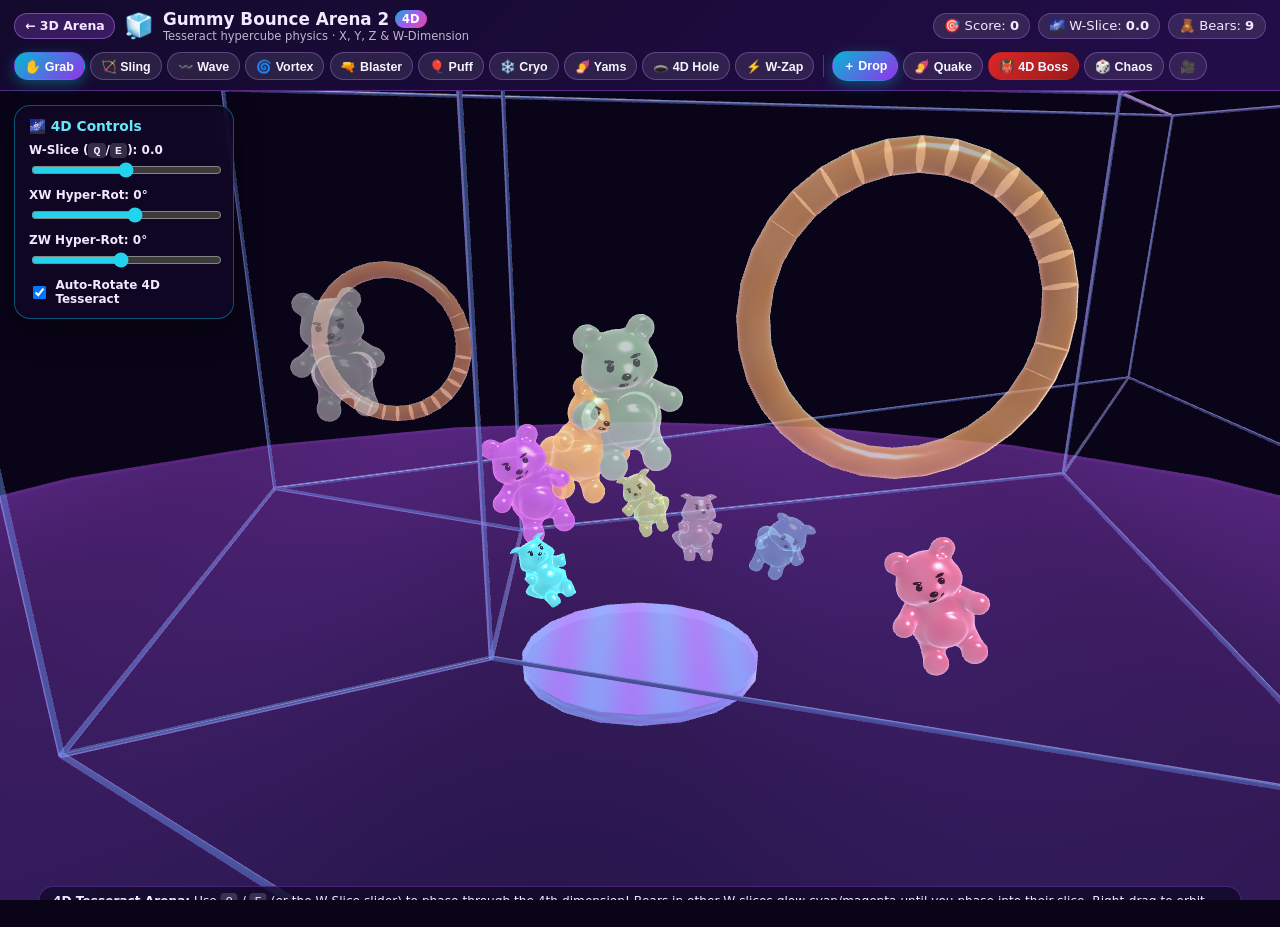
==== arena2/index.html @ ca6141a4 "feat: create Gummy Bounce Arena 2 (4D Tesseract Edition)" ====
<!DOCTYPE html>
<html lang="en">
<head>
  <meta charset="utf-8">
  <meta name="viewport" content="width=device-width, initial-scale=1.0">
  <title>Gummy Bounce Arena 2 (4D) — Hypercube Soft-Body Physics</title>
  <link rel="stylesheet" href="styles.css">
  <script defer src="../audio.js"></script>
  <script defer src="../mesh3d.js"></script>
  <script defer src="arena2-4d.js"></script>
</head>
<body>
  <header class="top-bar">
    <div class="brand">
      <a href="../index.html" class="back-link" title="Back to Gummy Bounce 3D">← 3D Arena</a>
      <span class="brand-icon" aria-hidden="true">🧊</span>
      <div class="brand-text">
        <h1>Gummy Bounce Arena 2 <span class="badge-4d">4D</span></h1>
        <p class="subtitle">Tesseract hypercube physics · X, Y, Z &amp; W-Dimension</p>
      </div>
    </div>

    <div class="hud-stats">
      <span class="stat-pill">🎯 Score: <strong id="score-4d">0</strong></span>
      <span class="stat-pill">🌌 W-Slice: <strong id="w-slice-val">0.0</strong></span>
      <span class="stat-pill">🧸 Bears: <strong id="bears-4d">0</strong></span>
    </div>

    <div class="toolbar" id="toolbar-4d">
      <button type="button" class="tool-btn" data-mode="grab" aria-pressed="true" title="4D Grab & Throw (Key 1)">✋ Grab</button>
      <button type="button" class="tool-btn" data-mode="slingshot" aria-pressed="false" title="4D Slingshot (Key 2)">🏹 Sling</button>
      <button type="button" class="tool-btn" data-mode="wave" aria-pressed="false" title="4D Hypersphere Shockwave (Key 3)">〰️ Wave</button>
      <button type="button" class="tool-btn" data-mode="vortex" aria-pressed="false" title="4D Hyper-Vortex (Key 4)">🌀 Vortex</button>
      <button type="button" class="tool-btn" data-mode="blaster" aria-pressed="false" title="4D Rapid Blaster (Key 5)">🔫 Blaster</button>
      <button type="button" class="tool-btn" data-mode="puff" aria-pressed="false" title="Puff & Pop (Key 6)">🎈 Puff</button>
      <button type="button" class="tool-btn" data-mode="cryo" aria-pressed="false" title="4D Cryo Freeze (Key 7)">❄️ Cryo</button>
      <button type="button" class="tool-btn" data-mode="yams" aria-pressed="false" title="Steady 4D Yams Ray (Key 8)">🍠 Yams</button>
      <button type="button" class="tool-btn" data-mode="blackhole" aria-pressed="false" title="4D Singularity (Key 9)">🕳️ 4D Hole</button>
      <button type="button" class="tool-btn" data-mode="wzap" aria-pressed="false" title="Pull all bears from other W-slices into your 4D slice! (Key 0)">⚡ W-Zap</button>

      <span class="sep"></span>

      <button type="button" id="btn-drop-4d" class="action-btn primary" title="Drop 4D Bear (N)">＋ Drop</button>
      <button type="button" id="btn-quake-4d" class="action-btn" title="4D Yam Quake (Y)">🍠 Quake</button>
      <button type="button" id="btn-boss-4d" class="action-btn danger" title="Toggle 4D Obtuse Titan Boss (B)">👹 4D Boss</button>
      <button type="button" id="btn-chaos-4d" class="action-btn" title="4D Hyper-Chaos">🎲 Chaos</button>
      <button type="button" id="btn-reset-cam-4d" class="icon-btn" title="Reset 4D Camera (R)">🎥</button>
    </div>
  </header>

  <main class="stage-wrap">
    <canvas id="canvas-4d"></canvas>

    <!-- 4D Hyper-Dimension Control Dock -->
    <aside class="w-dock" aria-label="4th Dimension Controls">
      <div class="w-title">🌌 4D Controls</div>
      <label class="w-row">
        <span>W-Slice (<kbd>Q</kbd>/<kbd>E</kbd>): <strong id="w-slider-lbl">0.0</strong></span>
        <input type="range" id="slider-w" min="-50" max="50" value="0">
      </label>
      <label class="w-row">
        <span>XW Hyper-Rot: <strong id="xw-lbl">0°</strong></span>
        <input type="range" id="slider-xw" min="-180" max="180" value="18">
      </label>
      <label class="w-row">
        <span>ZW Hyper-Rot: <strong id="zw-lbl">0°</strong></span>
        <input type="range" id="slider-zw" min="-180" max="180" value="-12">
      </label>
      <label class="w-toggle">
        <input type="checkbox" id="chk-auto-4d" checked> Auto-Rotate 4D Tesseract
      </label>
    </aside>

    <!-- 4D Boss HP Bar -->
    <div id="boss-4d-hud" class="boss-4d-hud" hidden>
      <span>👹 4D OBTUSE TITAN (W: <strong id="boss-w-val">0.0</strong>)</span>
      <div class="hp-track"><div id="boss-4d-fill" class="hp-fill"></div></div>
      <strong id="boss-4d-hp">120 / 120</strong>
    </div>

    <div id="toast-4d" class="toast-4d" hidden></div>

    <p class="hint-4d" id="hint-4d">
      <strong>4D Tesseract Arena:</strong> Use <kbd>Q</kbd> / <kbd>E</kbd> (or the W-Slice slider) to phase through the 4th dimension! Bears in other W-slices glow cyan/magenta until you phase into their slice. Right-drag to orbit 3D.
    </p>
  </main>
</body>
</html>
---- arena2/styles.css ----
* {
  box-sizing: border-box;
}

html,
body {
  margin: 0;
  padding: 0;
  width: 100%;
  height: 100%;
  overflow: hidden;
  font-family: system-ui, -apple-system, 'Segoe UI', Roboto, sans-serif;
  background: #090418;
  color: #f3e8ff;
  user-select: none;
}

.top-bar {
  display: flex;
  flex-wrap: wrap;
  align-items: center;
  justify-content: space-between;
  gap: 0.5rem 0.85rem;
  padding: 0.55rem 0.9rem;
  background: linear-gradient(135deg, rgb(20 10 46 / 0.95), rgb(38 14 78 / 0.92));
  border-bottom: 1.5px solid rgb(168 85 247 / 0.42);
  backdrop-filter: blur(12px);
  z-index: 20;
  position: relative;
}

.brand {
  display: flex;
  align-items: center;
  gap: 0.55rem;
}

.back-link {
  text-decoration: none;
  padding: 0.3rem 0.6rem;
  border-radius: 999px;
  background: rgb(168 85 247 / 0.24);
  border: 1px solid rgb(192 132 252 / 0.45);
  color: #f3e8ff;
  font-size: 0.78rem;
  font-weight: 700;
}
.back-link:hover {
  background: rgb(168 85 247 / 0.42);
}

.brand-icon {
  font-size: 1.5rem;
}

.brand-text h1 {
  margin: 0;
  font-size: 1.05rem;
  font-weight: 800;
  display: flex;
  align-items: center;
  gap: 0.35rem;
}

.badge-4d {
  font-size: 0.72rem;
  padding: 0.12rem 0.45rem;
  border-radius: 999px;
  background: linear-gradient(135deg, #06b6d4, #a855f7, #ec4899);
  color: #fff;
  font-weight: 900;
}

.subtitle {
  margin: 0;
  font-size: 0.72rem;
  opacity: 0.76;
}

.hud-stats {
  display: flex;
  align-items: center;
  gap: 0.45rem;
  font-size: 0.82rem;
}

.stat-pill {
  padding: 0.28rem 0.65rem;
  border-radius: 999px;
  background: rgb(255 255 255 / 0.1);
  border: 1px solid rgb(192 132 252 / 0.3);
}

.toolbar {
  display: flex;
  flex-wrap: wrap;
  align-items: center;
  gap: 0.32rem;
}

.sep {
  width: 1px;
  height: 22px;
  background: rgb(255 255 255 / 0.2);
  margin: 0 0.2rem;
}

.tool-btn,
.action-btn,
.icon-btn {
  padding: 0.36rem 0.62rem;
  border-radius: 999px;
  border: 1px solid rgb(192 132 252 / 0.35);
  background: rgb(255 255 255 / 0.09);
  color: #f5f3ff;
  font-size: 0.78rem;
  font-weight: 700;
  cursor: pointer;
  transition: transform 110ms ease, background 110ms ease;
}

.tool-btn:hover,
.action-btn:hover,
.icon-btn:hover {
  transform: translateY(-1px);
  background: rgb(168 85 247 / 0.32);
}

.tool-btn[aria-pressed="true"],
.action-btn.primary {
  background: linear-gradient(135deg, #06b6d4, #9333ea);
  border-color: transparent;
  color: #fff;
  box-shadow: 0 4px 14px rgb(6 182 212 / 0.38);
}

.action-btn.danger {
  background: linear-gradient(135deg, #dc2626, #991b1b);
  border-color: transparent;
}

.stage-wrap {
  position: relative;
  width: 100%;
  height: calc(100vh - 64px);
}

#canvas-4d {
  width: 100%;
  height: 100%;
  display: block;
  touch-action: none;
}

.w-dock {
  position: absolute;
  inset-block-start: 0.9rem;
  inset-inline-start: 0.9rem;
  z-index: 10;
  width: 220px;
  padding: 0.75rem 0.85rem;
  border-radius: 16px;
  background: rgb(16 8 38 / 0.82);
  border: 1.5px solid rgb(6 182 212 / 0.45);
  backdrop-filter: blur(10px);
  box-shadow: 0 12px 30px rgb(0 0 0 / 0.45);
  display: flex;
  flex-direction: column;
  gap: 0.52rem;
}

.w-title {
  font-size: 0.86rem;
  font-weight: 800;
  color: #67e8f9;
}

.w-row {
  display: flex;
  flex-direction: column;
  gap: 0.18rem;
  font-size: 0.75rem;
  font-weight: 600;
}

.w-row input[type="range"] {
  width: 100%;
  accent-color: #22d3ee;
}

.w-toggle {
  display: flex;
  align-items: center;
  gap: 0.4rem;
  font-size: 0.75rem;
  font-weight: 600;
  cursor: pointer;
}

.boss-4d-hud {
  position: absolute;
  inset-block-start: 0.9rem;
  inset-inline-start: 50%;
  transform: translateX(-50%);
  z-index: 12;
  display: flex;
  align-items: center;
  gap: 0.65rem;
  padding: 0.48rem 0.95rem;
  border-radius: 999px;
  background: rgb(25 8 30 / 0.9);
  border: 1.5px solid rgb(244 63 94 / 0.6);
  font-size: 0.82rem;
  font-weight: 700;
}
.boss-4d-hud[hidden] {
  display: none;
}

.hp-track {
  width: 140px;
  height: 11px;
  border-radius: 999px;
  background: rgb(255 255 255 / 0.14);
  overflow: hidden;
}

.hp-fill {
  height: 100%;
  width: 100%;
  background: linear-gradient(90deg, #f43f5e, #f97316, #facc15);
  transition: width 140ms ease;
}

.toast-4d {
  position: absolute;
  inset-block-start: 1rem;
  inset-inline-end: 1rem;
  z-index: 15;
  padding: 0.55rem 0.95rem;
  border-radius: 14px;
  background: linear-gradient(135deg, rgb(6 182 212 / 0.92), rgb(147 51 234 / 0.92));
  color: #fff;
  font-size: 0.84rem;
  font-weight: 700;
  box-shadow: 0 10px 26px rgb(0 0 0 / 0.4);
}
.toast-4d[hidden] {
  display: none;
}

.hint-4d {
  position: absolute;
  inset-block-end: 0.75rem;
  inset-inline-start: 50%;
  transform: translateX(-50%);
  margin: 0;
  padding: 0.4rem 0.85rem;
  border-radius: 999px;
  background: rgb(16 8 38 / 0.78);
  border: 1px solid rgb(168 85 247 / 0.35);
  font-size: 0.76rem;
  white-space: nowrap;
  max-width: 94vw;
  overflow: hidden;
  text-overflow: ellipsis;
}

kbd {
  background: rgb(255 255 255 / 0.16);
  padding: 0.08rem 0.32rem;
  border-radius: 4px;
  font-size: 0.72rem;
}
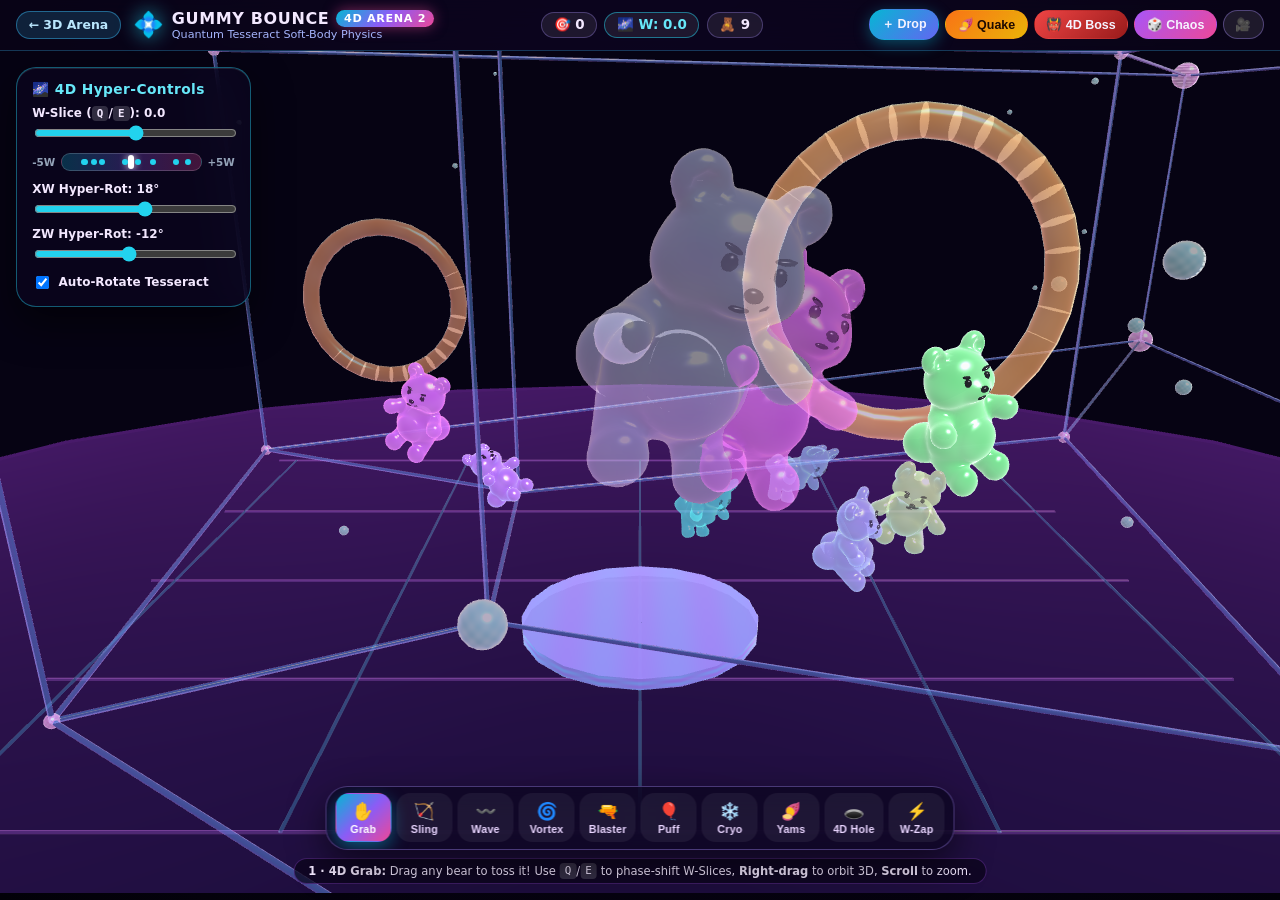
==== commit eb6f0ddf: "feat: rebuild all 10 4D tools with true 3D-to-4D raycasting and Cosmic Quantum UI" ====
--- a/arena2/index.html
+++ b/arena2/index.html
@@ -3,7 +3,7 @@
 <head>
   <meta charset="utf-8">
   <meta name="viewport" content="width=device-width, initial-scale=1.0">
-  <title>Gummy Bounce Arena 2 (4D) — Hypercube Soft-Body Physics</title>
+  <title>Gummy Bounce Arena 2 (4D) — Quantum Tesseract Edition</title>
   <link rel="stylesheet" href="styles.css">
   <script defer src="../audio.js"></script>
   <script defer src="../mesh3d.js"></script>
@@ -13,37 +13,26 @@
   <header class="top-bar">
     <div class="brand">
       <a href="../index.html" class="back-link" title="Back to Gummy Bounce 3D">← 3D Arena</a>
-      <span class="brand-icon" aria-hidden="true">🧊</span>
-      <div class="brand-text">
-        <h1>Gummy Bounce Arena 2 <span class="badge-4d">4D</span></h1>
-        <p class="subtitle">Tesseract hypercube physics · X, Y, Z &amp; W-Dimension</p>
+      <div class="brand-badge">
+        <span class="brand-icon" aria-hidden="true">💠</span>
+        <div class="brand-text">
+          <h1>GUMMY BOUNCE <span class="badge-4d">4D ARENA 2</span></h1>
+          <p class="subtitle">Quantum Tesseract Soft-Body Physics</p>
+        </div>
       </div>
     </div>
 
     <div class="hud-stats">
-      <span class="stat-pill">🎯 Score: <strong id="score-4d">0</strong></span>
-      <span class="stat-pill">🌌 W-Slice: <strong id="w-slice-val">0.0</strong></span>
-      <span class="stat-pill">🧸 Bears: <strong id="bears-4d">0</strong></span>
+      <span class="stat-pill">🎯 <strong id="score-4d">0</strong></span>
+      <span class="stat-pill w-pill">🌌 W: <strong id="w-slice-val">0.0</strong></span>
+      <span class="stat-pill">🧸 <strong id="bears-4d">0</strong></span>
     </div>
 
-    <div class="toolbar" id="toolbar-4d">
-      <button type="button" class="tool-btn" data-mode="grab" aria-pressed="true" title="4D Grab & Throw (Key 1)">✋ Grab</button>
-      <button type="button" class="tool-btn" data-mode="slingshot" aria-pressed="false" title="4D Slingshot (Key 2)">🏹 Sling</button>
-      <button type="button" class="tool-btn" data-mode="wave" aria-pressed="false" title="4D Hypersphere Shockwave (Key 3)">〰️ Wave</button>
-      <button type="button" class="tool-btn" data-mode="vortex" aria-pressed="false" title="4D Hyper-Vortex (Key 4)">🌀 Vortex</button>
-      <button type="button" class="tool-btn" data-mode="blaster" aria-pressed="false" title="4D Rapid Blaster (Key 5)">🔫 Blaster</button>
-      <button type="button" class="tool-btn" data-mode="puff" aria-pressed="false" title="Puff & Pop (Key 6)">🎈 Puff</button>
-      <button type="button" class="tool-btn" data-mode="cryo" aria-pressed="false" title="4D Cryo Freeze (Key 7)">❄️ Cryo</button>
-      <button type="button" class="tool-btn" data-mode="yams" aria-pressed="false" title="Steady 4D Yams Ray (Key 8)">🍠 Yams</button>
-      <button type="button" class="tool-btn" data-mode="blackhole" aria-pressed="false" title="4D Singularity (Key 9)">🕳️ 4D Hole</button>
-      <button type="button" class="tool-btn" data-mode="wzap" aria-pressed="false" title="Pull all bears from other W-slices into your 4D slice! (Key 0)">⚡ W-Zap</button>
-
-      <span class="sep"></span>
-
+    <div class="action-bar">
       <button type="button" id="btn-drop-4d" class="action-btn primary" title="Drop 4D Bear (N)">＋ Drop</button>
-      <button type="button" id="btn-quake-4d" class="action-btn" title="4D Yam Quake (Y)">🍠 Quake</button>
+      <button type="button" id="btn-quake-4d" class="action-btn yam" title="4D Yam Quake (Y)">🍠 Quake</button>
       <button type="button" id="btn-boss-4d" class="action-btn danger" title="Toggle 4D Obtuse Titan Boss (B)">👹 4D Boss</button>
-      <button type="button" id="btn-chaos-4d" class="action-btn" title="4D Hyper-Chaos">🎲 Chaos</button>
+      <button type="button" id="btn-chaos-4d" class="action-btn chaos" title="4D Hyper-Chaos">🎲 Chaos</button>
       <button type="button" id="btn-reset-cam-4d" class="icon-btn" title="Reset 4D Camera (R)">🎥</button>
     </div>
   </header>
@@ -53,21 +42,28 @@
 
     <!-- 4D Hyper-Dimension Control Dock -->
     <aside class="w-dock" aria-label="4th Dimension Controls">
-      <div class="w-title">🌌 4D Controls</div>
+      <div class="w-title">🌌 4D Hyper-Controls</div>
       <label class="w-row">
         <span>W-Slice (<kbd>Q</kbd>/<kbd>E</kbd>): <strong id="w-slider-lbl">0.0</strong></span>
         <input type="range" id="slider-w" min="-50" max="50" value="0">
       </label>
+      <div class="w-radar-wrap" title="Live 4D W-Dimension Radar: cyan/magenta dots show bears, red dot shows 4D Boss">
+        <span class="w-radar-label">-5W</span>
+        <div id="w-radar" class="w-radar">
+          <div id="w-radar-cam" class="w-radar-cam"></div>
+        </div>
+        <span class="w-radar-label">+5W</span>
+      </div>
       <label class="w-row">
-        <span>XW Hyper-Rot: <strong id="xw-lbl">0°</strong></span>
+        <span>XW Hyper-Rot: <strong id="xw-lbl">18°</strong></span>
         <input type="range" id="slider-xw" min="-180" max="180" value="18">
       </label>
       <label class="w-row">
-        <span>ZW Hyper-Rot: <strong id="zw-lbl">0°</strong></span>
+        <span>ZW Hyper-Rot: <strong id="zw-lbl">-12°</strong></span>
         <input type="range" id="slider-zw" min="-180" max="180" value="-12">
       </label>
       <label class="w-toggle">
-        <input type="checkbox" id="chk-auto-4d" checked> Auto-Rotate 4D Tesseract
+        <input type="checkbox" id="chk-auto-4d" checked> Auto-Rotate Tesseract
       </label>
     </aside>
 
@@ -80,8 +76,22 @@
 
     <div id="toast-4d" class="toast-4d" hidden></div>
 
+    <!-- Sleek Bottom 4D Tool Dock -->
+    <nav class="tool-dock" id="toolbar-4d" aria-label="4D Tools">
+      <button type="button" class="tool-btn" data-mode="grab" aria-pressed="true" title="4D Grab & Throw (1)">✋<span>Grab</span></button>
+      <button type="button" class="tool-btn" data-mode="slingshot" aria-pressed="false" title="4D Slingshot Aim & Launch (2)">🏹<span>Sling</span></button>
+      <button type="button" class="tool-btn" data-mode="wave" aria-pressed="false" title="4D Hypersphere Shockwave (3)">〰️<span>Wave</span></button>
+      <button type="button" class="tool-btn" data-mode="vortex" aria-pressed="false" title="4D Hyper-Vortex Tornado (4)">🌀<span>Vortex</span></button>
+      <button type="button" class="tool-btn" data-mode="blaster" aria-pressed="false" title="4D Rapid Blaster (5)">🔫<span>Blaster</span></button>
+      <button type="button" class="tool-btn" data-mode="puff" aria-pressed="false" title="Puff & Pop (6)">🎈<span>Puff</span></button>
+      <button type="button" class="tool-btn" data-mode="cryo" aria-pressed="false" title="4D Cryo Freeze (7)">❄️<span>Cryo</span></button>
+      <button type="button" class="tool-btn" data-mode="yams" aria-pressed="false" title="Steady 4D Yams Ray (8)">🍠<span>Yams</span></button>
+      <button type="button" class="tool-btn" data-mode="blackhole" aria-pressed="false" title="4D Singularity Black Hole (9)">🕳️<span>4D Hole</span></button>
+      <button type="button" class="tool-btn" data-mode="wzap" aria-pressed="false" title="Pull all bears into your W-Slice! (0)">⚡<span>W-Zap</span></button>
+    </nav>
+
     <p class="hint-4d" id="hint-4d">
-      <strong>4D Tesseract Arena:</strong> Use <kbd>Q</kbd> / <kbd>E</kbd> (or the W-Slice slider) to phase through the 4th dimension! Bears in other W-slices glow cyan/magenta until you phase into their slice. Right-drag to orbit 3D.
+      <strong>1 · 4D Grab:</strong> Drag any bear to toss it! Use <kbd>Q</kbd>/<kbd>E</kbd> to phase-shift W-Slices, <strong>Right-drag</strong> to orbit 3D, <strong>Scroll</strong> to zoom.
     </p>
   </main>
 </body>
--- a/arena2/styles.css
+++ b/arena2/styles.css
@@ -9,8 +9,8 @@
   width: 100%;
   height: 100%;
   overflow: hidden;
-  font-family: system-ui, -apple-system, 'Segoe UI', Roboto, sans-serif;
-  background: #090418;
+  font-family: 'Inter', system-ui, -apple-system, 'Segoe UI', Roboto, sans-serif;
+  background: radial-gradient(circle at 50% 25%, #160936 0%, #070312 65%, #020108 100%);
   color: #f3e8ff;
   user-select: none;
 }
@@ -20,11 +20,11 @@
   flex-wrap: wrap;
   align-items: center;
   justify-content: space-between;
-  gap: 0.5rem 0.85rem;
-  padding: 0.55rem 0.9rem;
-  background: linear-gradient(135deg, rgb(20 10 46 / 0.95), rgb(38 14 78 / 0.92));
-  border-bottom: 1.5px solid rgb(168 85 247 / 0.42);
-  backdrop-filter: blur(12px);
+  gap: 0.5rem 0.9rem;
+  padding: 0.55rem 1rem;
+  background: rgb(10 5 26 / 0.72);
+  border-bottom: 1px solid rgb(56 189 248 / 0.28);
+  backdrop-filter: blur(16px);
   z-index: 20;
   position: relative;
 }
@@ -32,117 +32,129 @@
 .brand {
   display: flex;
   align-items: center;
-  gap: 0.55rem;
+  gap: 0.75rem;
 }
 
 .back-link {
   text-decoration: none;
-  padding: 0.3rem 0.6rem;
-  border-radius: 999px;
-  background: rgb(168 85 247 / 0.24);
-  border: 1px solid rgb(192 132 252 / 0.45);
-  color: #f3e8ff;
+  padding: 0.34rem 0.72rem;
+  border-radius: 999px;
+  background: rgb(56 189 248 / 0.16);
+  border: 1px solid rgb(56 189 248 / 0.45);
+  color: #bae6fd;
   font-size: 0.78rem;
   font-weight: 700;
+  transition: background 140ms ease;
 }
 .back-link:hover {
-  background: rgb(168 85 247 / 0.42);
+  background: rgb(56 189 248 / 0.32);
+}
+
+.brand-badge {
+  display: flex;
+  align-items: center;
+  gap: 0.5rem;
 }
 
 .brand-icon {
-  font-size: 1.5rem;
+  font-size: 1.55rem;
+  filter: drop-shadow(0 0 10px rgb(34 211 238 / 0.7));
 }
 
 .brand-text h1 {
   margin: 0;
-  font-size: 1.05rem;
-  font-weight: 800;
-  display: flex;
-  align-items: center;
-  gap: 0.35rem;
+  font-size: 1rem;
+  font-weight: 900;
+  letter-spacing: 0.04em;
+  display: flex;
+  align-items: center;
+  gap: 0.4rem;
 }
 
 .badge-4d {
-  font-size: 0.72rem;
-  padding: 0.12rem 0.45rem;
-  border-radius: 999px;
-  background: linear-gradient(135deg, #06b6d4, #a855f7, #ec4899);
+  font-size: 0.7rem;
+  padding: 0.14rem 0.52rem;
+  border-radius: 999px;
+  background: linear-gradient(135deg, #06b6d4, #8b5cf6, #ec4899);
   color: #fff;
   font-weight: 900;
+  box-shadow: 0 0 14px rgb(236 72 153 / 0.5);
 }
 
 .subtitle {
   margin: 0;
-  font-size: 0.72rem;
-  opacity: 0.76;
+  font-size: 0.7rem;
+  color: #a5b4fc;
 }
 
 .hud-stats {
   display: flex;
   align-items: center;
   gap: 0.45rem;
-  font-size: 0.82rem;
+  font-size: 0.84rem;
 }
 
 .stat-pill {
-  padding: 0.28rem 0.65rem;
-  border-radius: 999px;
-  background: rgb(255 255 255 / 0.1);
-  border: 1px solid rgb(192 132 252 / 0.3);
-}
-
-.toolbar {
-  display: flex;
-  flex-wrap: wrap;
-  align-items: center;
-  gap: 0.32rem;
-}
-
-.sep {
-  width: 1px;
-  height: 22px;
-  background: rgb(255 255 255 / 0.2);
-  margin: 0 0.2rem;
-}
-
-.tool-btn,
+  padding: 0.3rem 0.72rem;
+  border-radius: 999px;
+  background: rgb(255 255 255 / 0.08);
+  border: 1px solid rgb(167 139 250 / 0.32);
+  font-weight: 700;
+}
+
+.w-pill {
+  border-color: rgb(34 211 238 / 0.5);
+  color: #67e8f9;
+}
+
+.action-bar {
+  display: flex;
+  align-items: center;
+  gap: 0.38rem;
+}
+
 .action-btn,
 .icon-btn {
-  padding: 0.36rem 0.62rem;
-  border-radius: 999px;
-  border: 1px solid rgb(192 132 252 / 0.35);
+  padding: 0.38rem 0.72rem;
+  border-radius: 999px;
+  border: 1px solid rgb(167 139 250 / 0.38);
   background: rgb(255 255 255 / 0.09);
   color: #f5f3ff;
   font-size: 0.78rem;
-  font-weight: 700;
+  font-weight: 800;
   cursor: pointer;
-  transition: transform 110ms ease, background 110ms ease;
-}
-
-.tool-btn:hover,
+  transition: transform 120ms ease, box-shadow 120ms ease, background 120ms ease;
+}
+
 .action-btn:hover,
 .icon-btn:hover {
   transform: translateY(-1px);
-  background: rgb(168 85 247 / 0.32);
-}
-
-.tool-btn[aria-pressed="true"],
+  background: rgb(139 92 246 / 0.35);
+}
+
 .action-btn.primary {
-  background: linear-gradient(135deg, #06b6d4, #9333ea);
+  background: linear-gradient(135deg, #06b6d4, #6366f1);
   border-color: transparent;
-  color: #fff;
-  box-shadow: 0 4px 14px rgb(6 182 212 / 0.38);
-}
-
+  box-shadow: 0 4px 16px rgb(6 182 212 / 0.4);
+}
+.action-btn.yam {
+  background: linear-gradient(135deg, #f97316, #eab308);
+  border-color: transparent;
+  color: #1e0a00;
+}
+.action-btn.chaos {
+  background: linear-gradient(135deg, #a855f7, #ec4899);
+  border-color: transparent;
+}
 .action-btn.danger {
-  background: linear-gradient(135deg, #dc2626, #991b1b);
+  background: linear-gradient(135deg, #ef4444, #991b1b);
   border-color: transparent;
 }
 
 .stage-wrap {
   position: relative;
   width: 100%;
-  height: calc(100vh - 64px);
+  height: calc(100vh - 58px);
 }
 
 #canvas-4d {
@@ -150,28 +162,33 @@
   height: 100%;
   display: block;
   touch-action: none;
+  cursor: grab;
+}
+#canvas-4d:active {
+  cursor: grabbing;
 }
 
 .w-dock {
   position: absolute;
-  inset-block-start: 0.9rem;
-  inset-inline-start: 0.9rem;
+  inset-block-start: 1rem;
+  inset-inline-start: 1rem;
   z-index: 10;
-  width: 220px;
-  padding: 0.75rem 0.85rem;
-  border-radius: 16px;
-  background: rgb(16 8 38 / 0.82);
-  border: 1.5px solid rgb(6 182 212 / 0.45);
-  backdrop-filter: blur(10px);
-  box-shadow: 0 12px 30px rgb(0 0 0 / 0.45);
+  width: 235px;
+  padding: 0.85rem 0.95rem;
+  border-radius: 20px;
+  background: rgb(12 6 32 / 0.74);
+  border: 1px solid rgb(34 211 238 / 0.42);
+  backdrop-filter: blur(16px);
+  box-shadow: 0 16px 38px rgb(0 0 0 / 0.55), inset 0 1px 0 rgb(255 255 255 / 0.1);
   display: flex;
   flex-direction: column;
-  gap: 0.52rem;
+  gap: 0.55rem;
 }
 
 .w-title {
   font-size: 0.86rem;
-  font-weight: 800;
+  font-weight: 900;
+  letter-spacing: 0.03em;
   color: #67e8f9;
 }
 
@@ -188,6 +205,56 @@
   accent-color: #22d3ee;
 }
 
+.w-radar-wrap {
+  display: flex;
+  align-items: center;
+  gap: 0.35rem;
+  margin: 0.1rem 0;
+}
+
+.w-radar-label {
+  font-size: 0.65rem;
+  font-weight: 700;
+  color: #94a3b8;
+}
+
+.w-radar {
+  position: relative;
+  flex: 1;
+  height: 18px;
+  border-radius: 999px;
+  background: linear-gradient(90deg, rgb(6 182 212 / 0.25), rgb(139 92 246 / 0.25), rgb(236 72 153 / 0.25));
+  border: 1px solid rgb(255 255 255 / 0.18);
+  overflow: hidden;
+}
+
+.w-radar-cam {
+  position: absolute;
+  top: 1px;
+  bottom: 1px;
+  width: 6px;
+  transform: translateX(-50%);
+  border-radius: 999px;
+  background: #fff;
+  box-shadow: 0 0 8px #fff;
+}
+
+.w-radar-dot {
+  position: absolute;
+  top: 50%;
+  width: 6px;
+  height: 6px;
+  border-radius: 50%;
+  transform: translate(-50%, -50%);
+  background: #22d3ee;
+}
+.w-radar-dot.boss {
+  width: 8px;
+  height: 8px;
+  background: #f43f5e;
+  box-shadow: 0 0 8px #f43f5e;
+}
+
 .w-toggle {
   display: flex;
   align-items: center;
@@ -197,28 +264,82 @@
   cursor: pointer;
 }
 
+/* Sleek Floating Bottom Tool Dock */
+.tool-dock {
+  position: absolute;
+  inset-block-end: 2.65rem;
+  inset-inline-start: 50%;
+  transform: translateX(-50%);
+  z-index: 15;
+  display: flex;
+  align-items: center;
+  gap: 0.32rem;
+  padding: 0.42rem 0.55rem;
+  border-radius: 22px;
+  background: rgb(12 6 32 / 0.78);
+  border: 1px solid rgb(167 139 250 / 0.38);
+  backdrop-filter: blur(18px);
+  box-shadow: 0 14px 36px rgb(0 0 0 / 0.55);
+  max-width: 96vw;
+  overflow-x: auto;
+}
+
+.tool-btn {
+  display: flex;
+  flex-direction: column;
+  align-items: center;
+  gap: 0.12rem;
+  min-width: 56px;
+  padding: 0.38rem 0.5rem;
+  border-radius: 14px;
+  border: 1px solid transparent;
+  background: rgb(255 255 255 / 0.06);
+  color: #e9d5ff;
+  font-size: 1.05rem;
+  cursor: pointer;
+  transition: transform 120ms ease, background 120ms ease, box-shadow 120ms ease;
+}
+
+.tool-btn span {
+  font-size: 0.67rem;
+  font-weight: 800;
+  letter-spacing: 0.02em;
+}
+
+.tool-btn:hover {
+  transform: translateY(-2px);
+  background: rgb(139 92 246 / 0.3);
+}
+
+.tool-btn[aria-pressed="true"] {
+  background: linear-gradient(135deg, #06b6d4, #8b5cf6, #ec4899);
+  color: #fff;
+  box-shadow: 0 6px 18px rgb(6 182 212 / 0.45);
+}
+
 .boss-4d-hud {
   position: absolute;
-  inset-block-start: 0.9rem;
+  inset-block-start: 1rem;
   inset-inline-start: 50%;
   transform: translateX(-50%);
   z-index: 12;
   display: flex;
   align-items: center;
   gap: 0.65rem;
-  padding: 0.48rem 0.95rem;
-  border-radius: 999px;
-  background: rgb(25 8 30 / 0.9);
-  border: 1.5px solid rgb(244 63 94 / 0.6);
+  padding: 0.5rem 1rem;
+  border-radius: 999px;
+  background: rgb(28 6 24 / 0.88);
+  border: 1.5px solid rgb(244 63 94 / 0.65);
+  backdrop-filter: blur(12px);
   font-size: 0.82rem;
-  font-weight: 700;
+  font-weight: 800;
 }
 .boss-4d-hud[hidden] {
   display: none;
 }
 
 .hp-track {
-  width: 140px;
+  width: 145px;
   height: 11px;
   border-radius: 999px;
   background: rgb(255 255 255 / 0.14);
@@ -237,13 +358,13 @@
   inset-block-start: 1rem;
   inset-inline-end: 1rem;
   z-index: 15;
-  padding: 0.55rem 0.95rem;
+  padding: 0.55rem 1rem;
   border-radius: 14px;
-  background: linear-gradient(135deg, rgb(6 182 212 / 0.92), rgb(147 51 234 / 0.92));
+  background: linear-gradient(135deg, rgb(6 182 212 / 0.94), rgb(168 85 247 / 0.94));
   color: #fff;
   font-size: 0.84rem;
-  font-weight: 700;
-  box-shadow: 0 10px 26px rgb(0 0 0 / 0.4);
+  font-weight: 800;
+  box-shadow: 0 12px 28px rgb(0 0 0 / 0.45);
 }
 .toast-4d[hidden] {
   display: none;
@@ -251,15 +372,15 @@
 
 .hint-4d {
   position: absolute;
-  inset-block-end: 0.75rem;
+  inset-block-end: 0.55rem;
   inset-inline-start: 50%;
   transform: translateX(-50%);
   margin: 0;
-  padding: 0.4rem 0.85rem;
-  border-radius: 999px;
-  background: rgb(16 8 38 / 0.78);
-  border: 1px solid rgb(168 85 247 / 0.35);
-  font-size: 0.76rem;
+  padding: 0.32rem 0.85rem;
+  border-radius: 999px;
+  background: rgb(10 5 26 / 0.72);
+  border: 1px solid rgb(168 85 247 / 0.3);
+  font-size: 0.72rem;
   white-space: nowrap;
   max-width: 94vw;
   overflow: hidden;
@@ -270,5 +391,5 @@
   background: rgb(255 255 255 / 0.16);
   padding: 0.08rem 0.32rem;
   border-radius: 4px;
-  font-size: 0.72rem;
-}
+  font-size: 0.68rem;
+}
